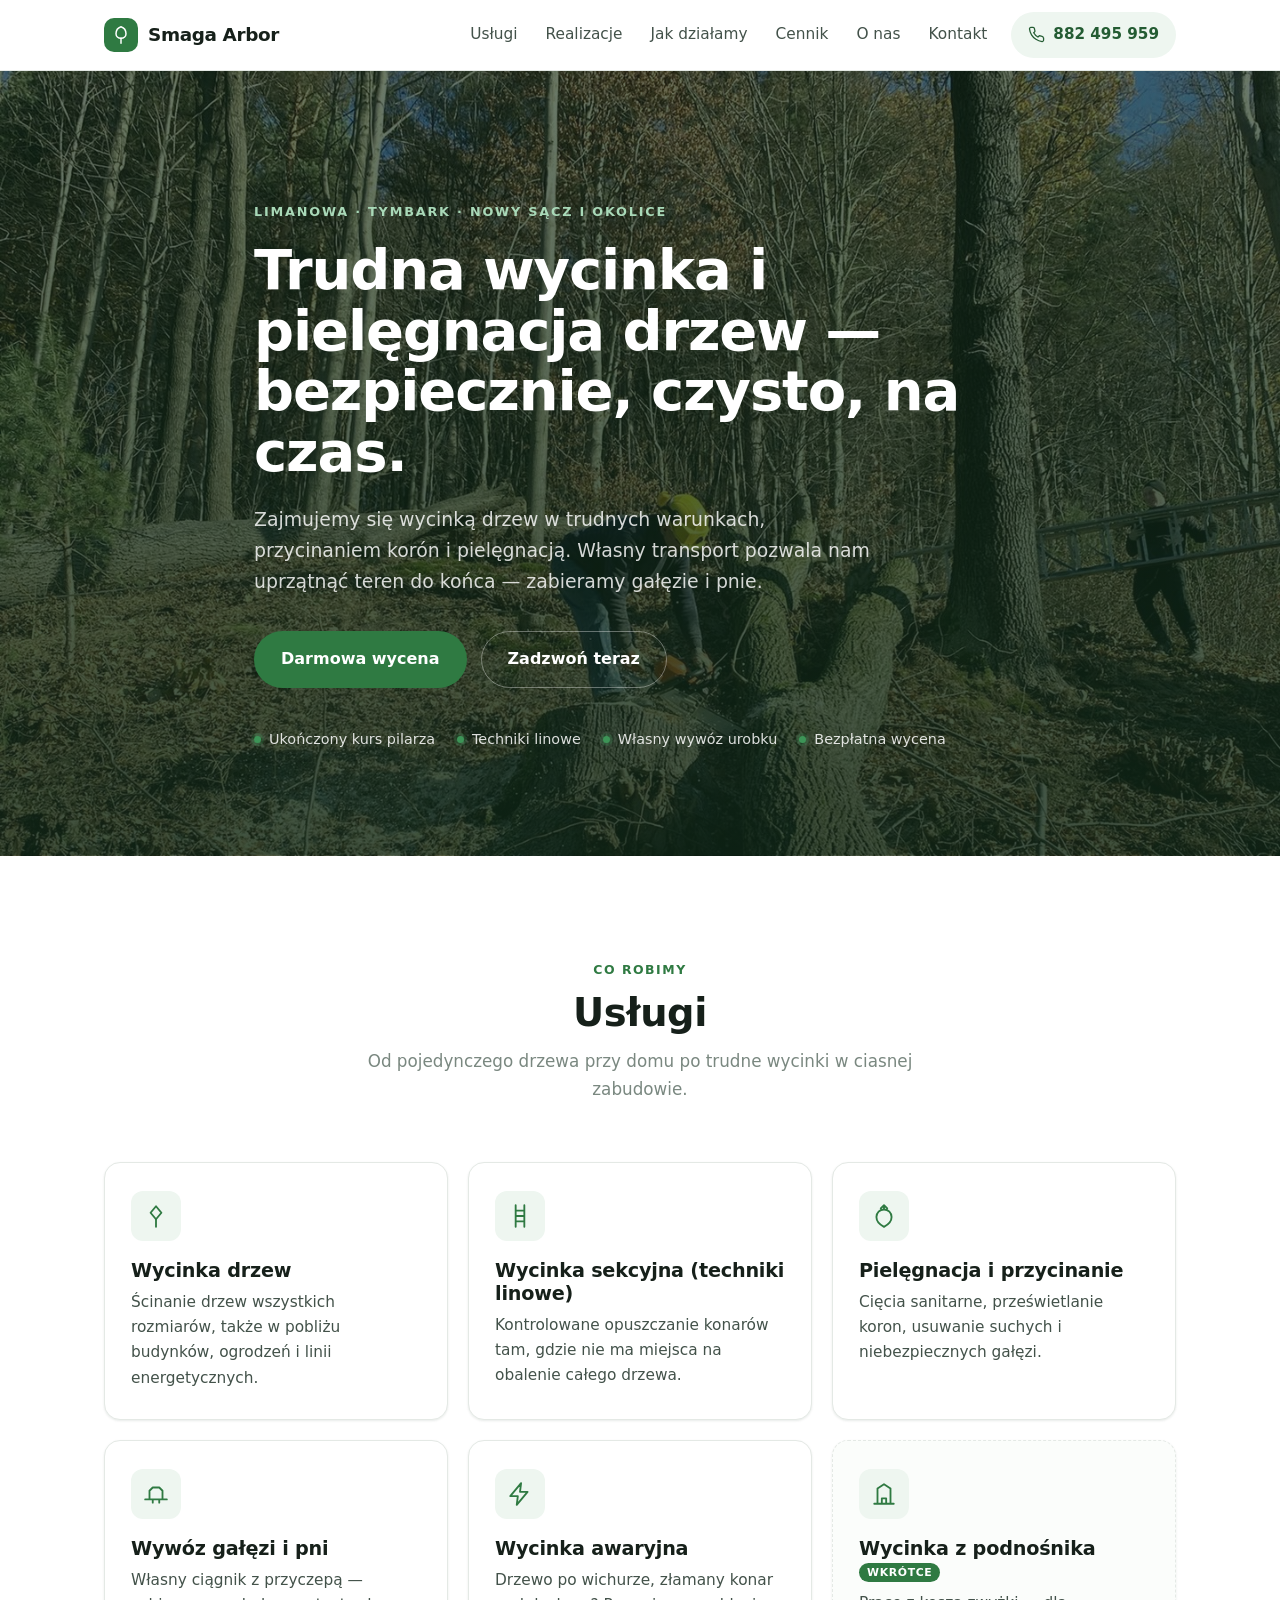
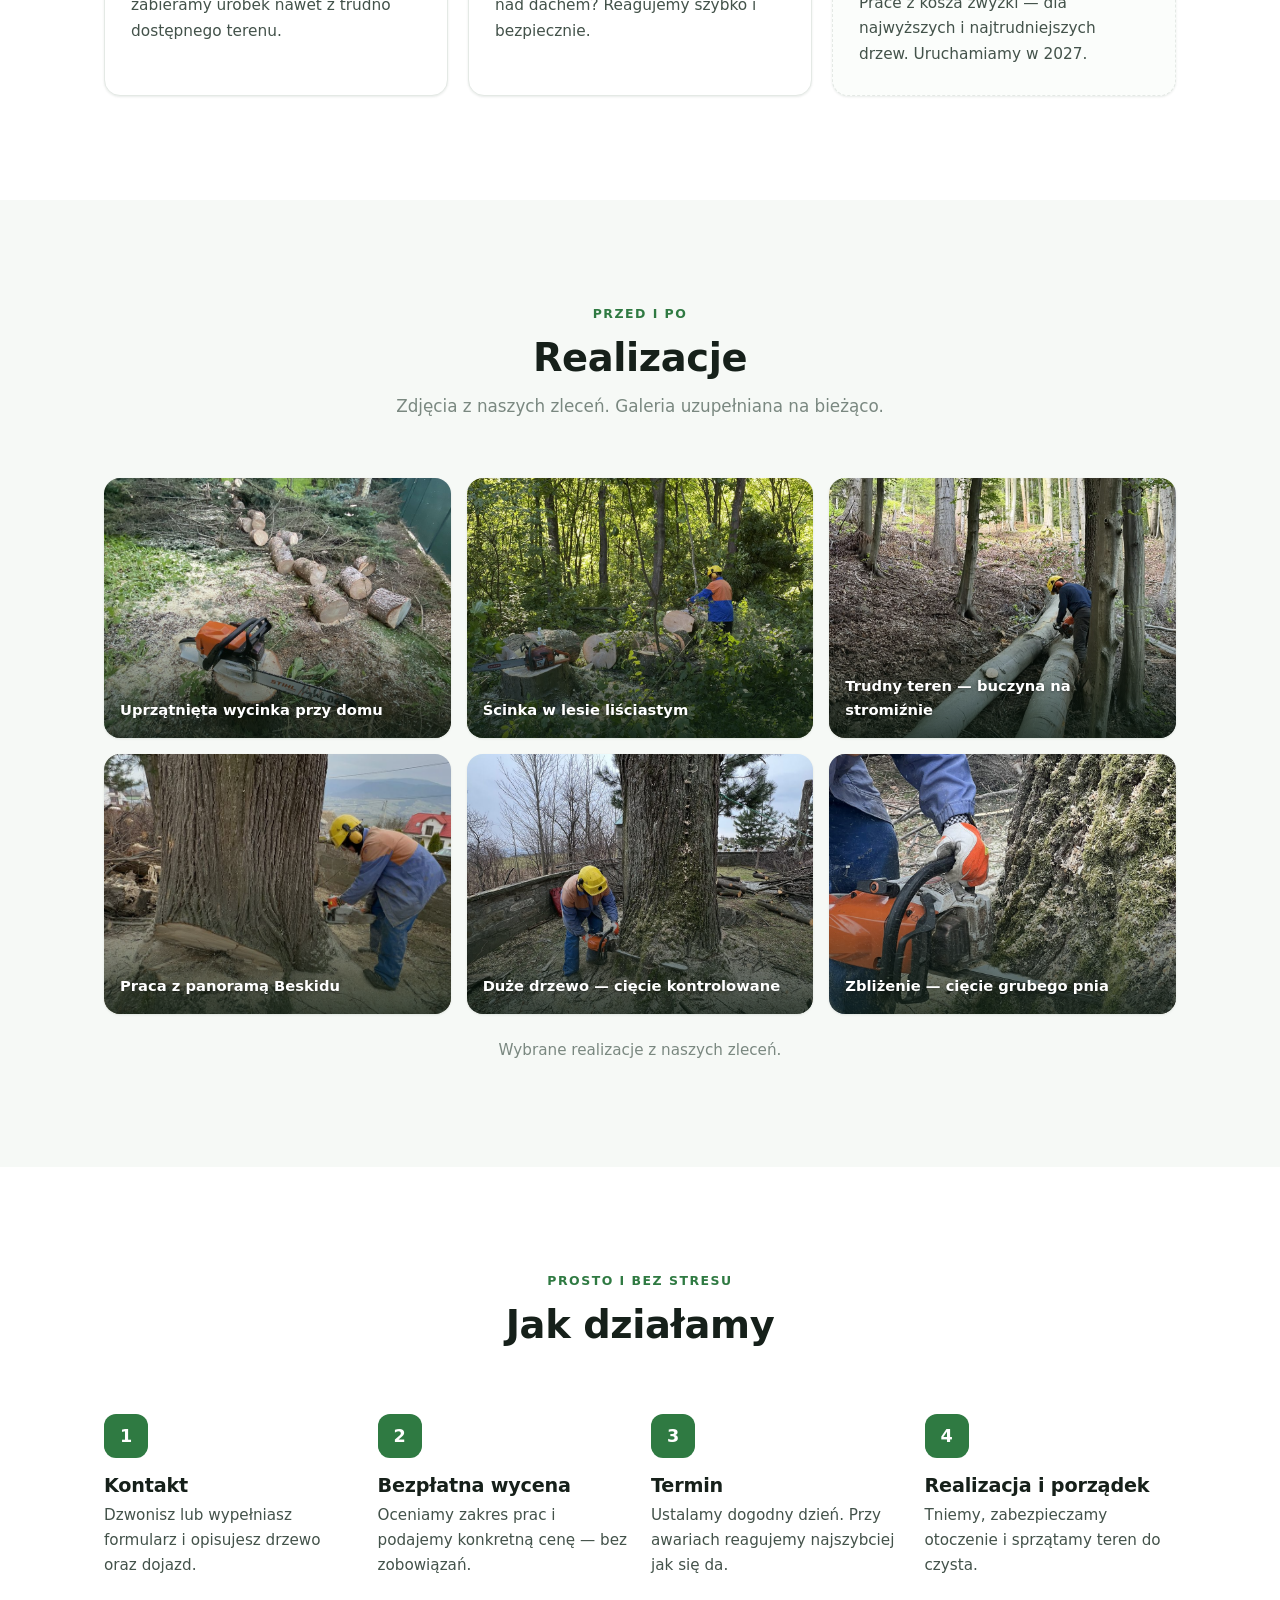
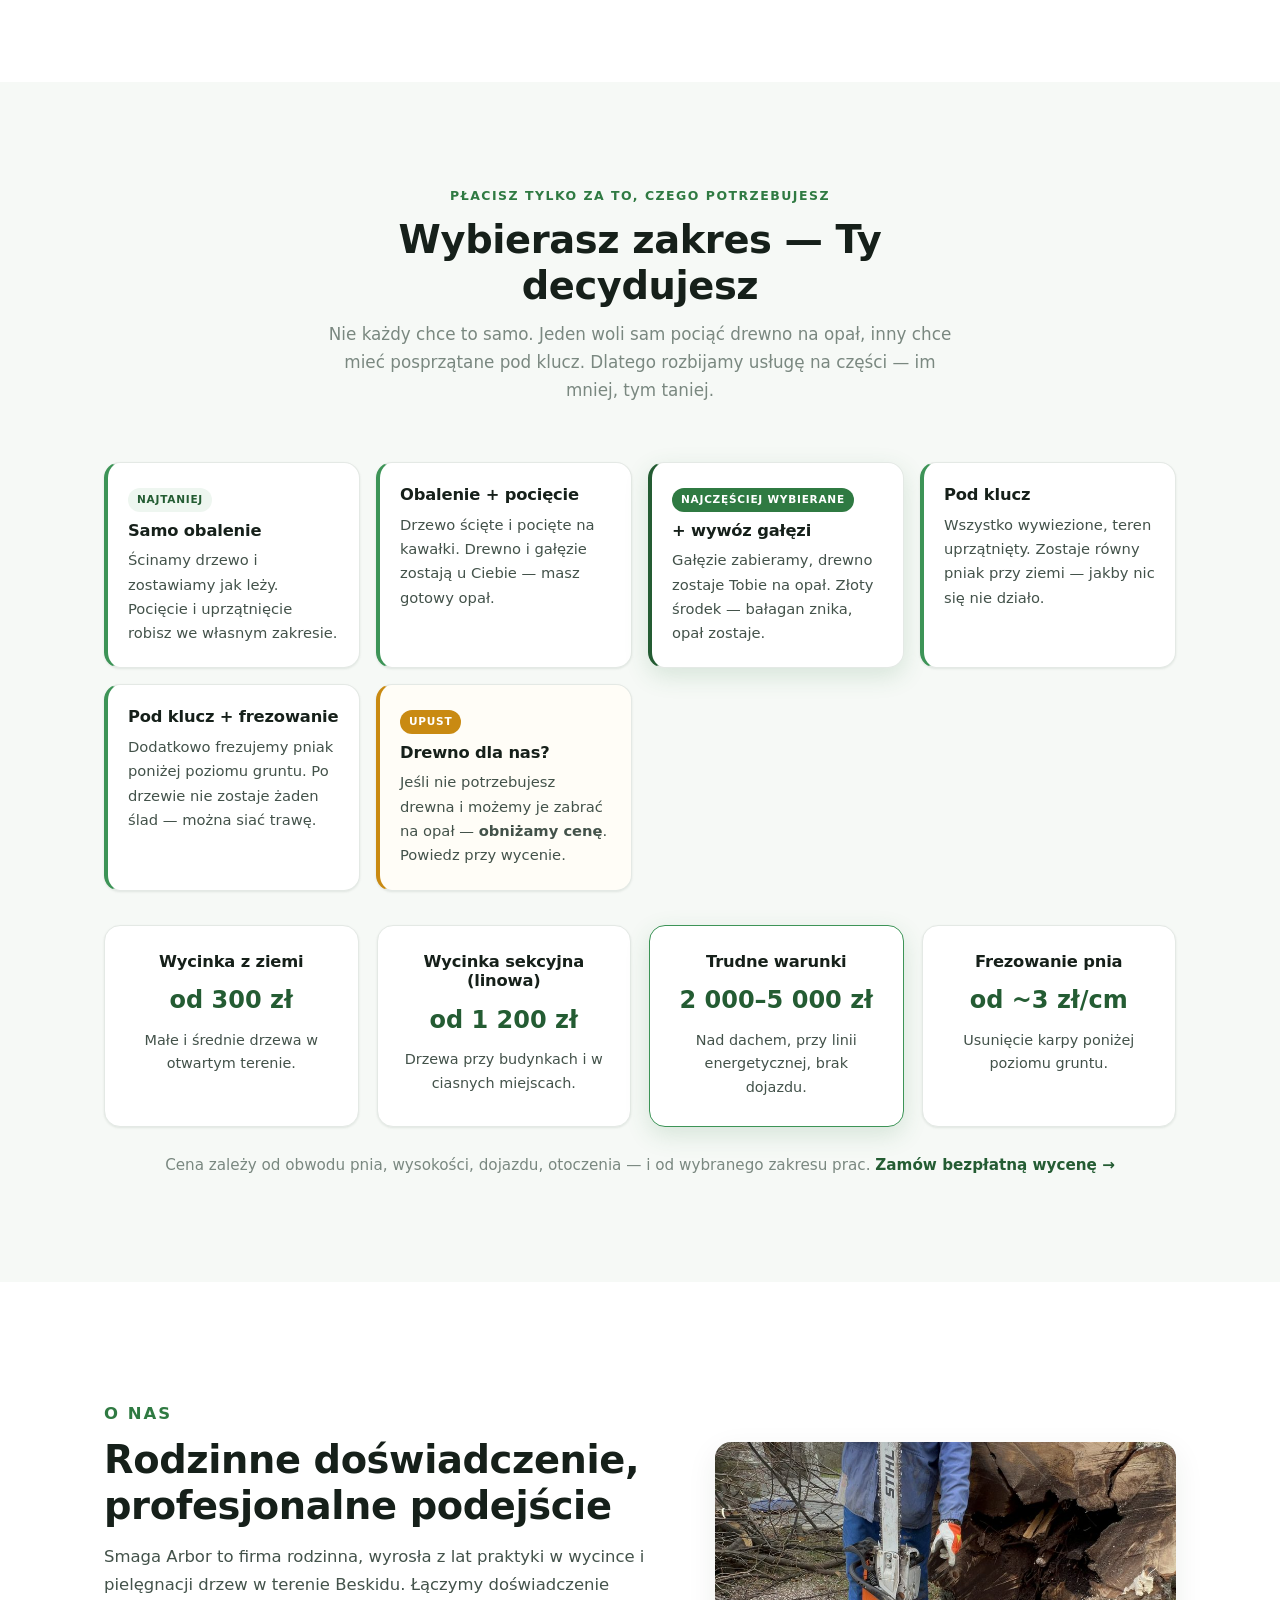
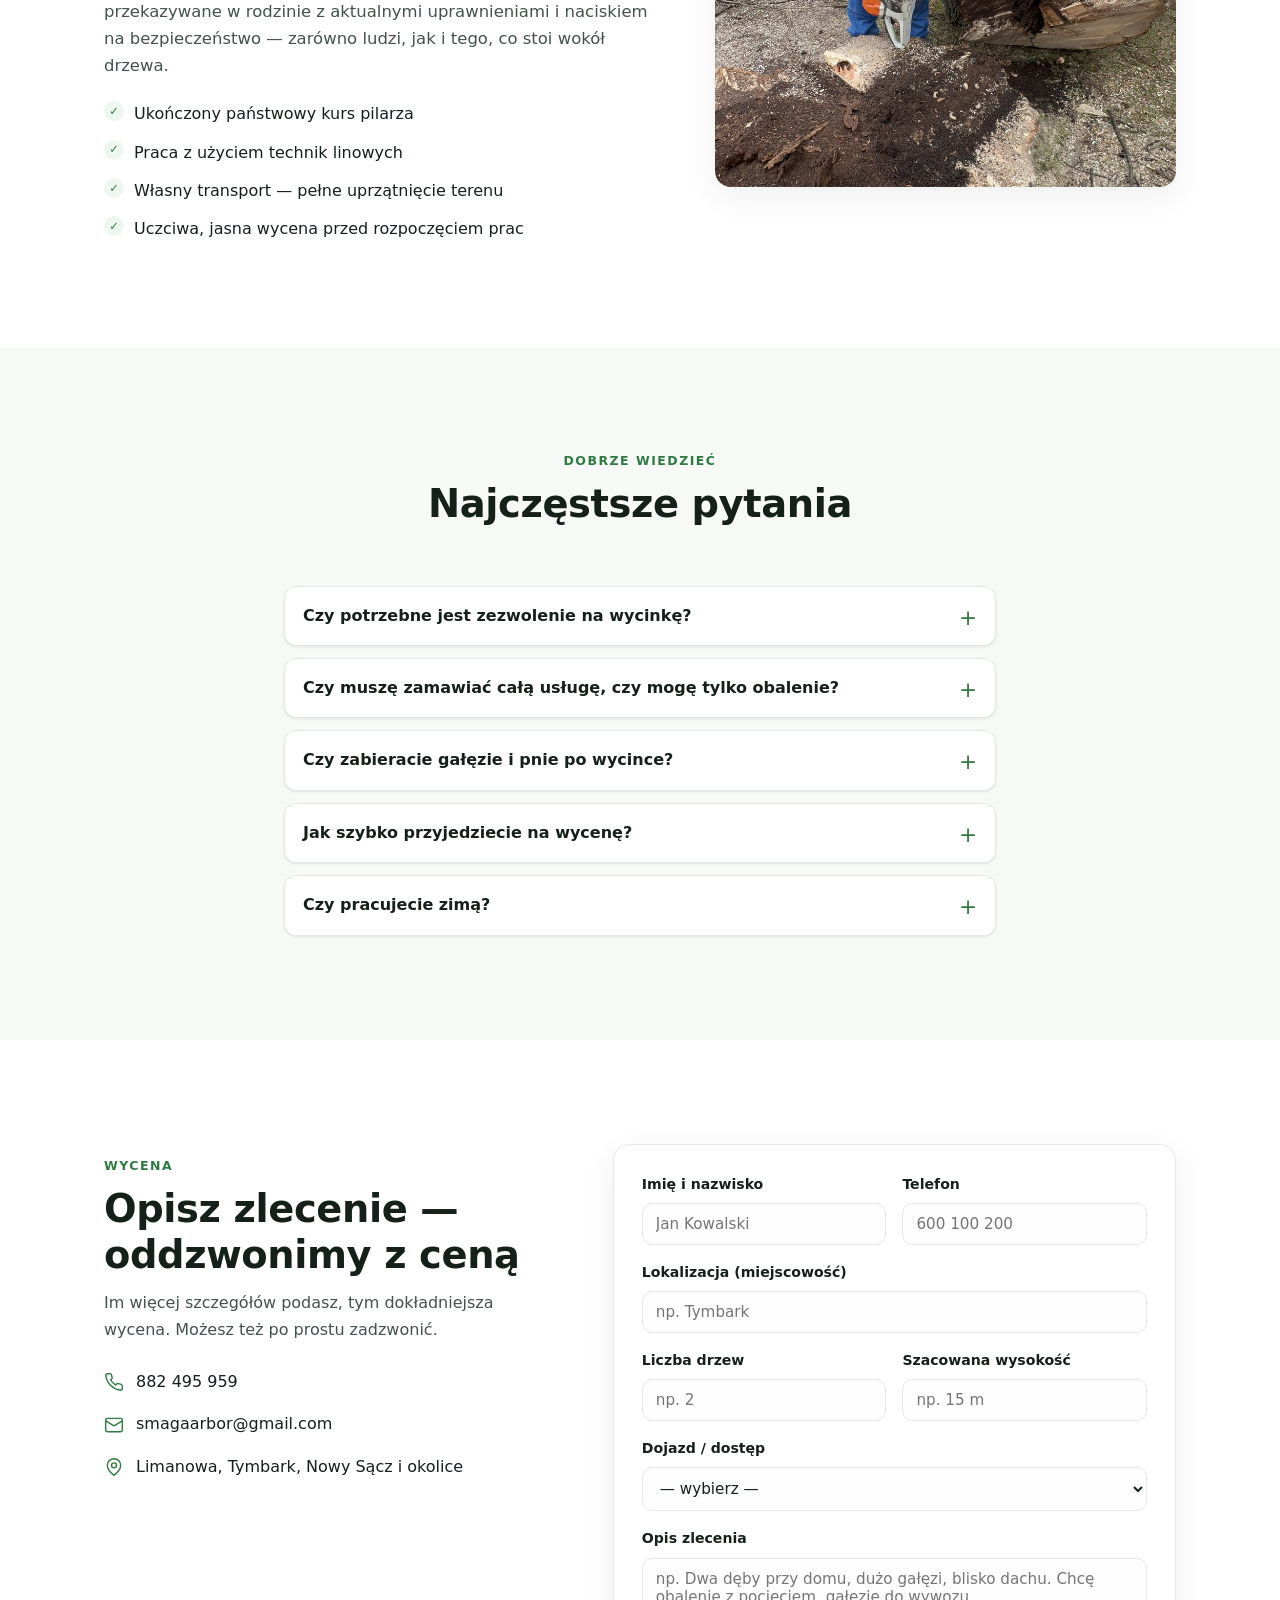
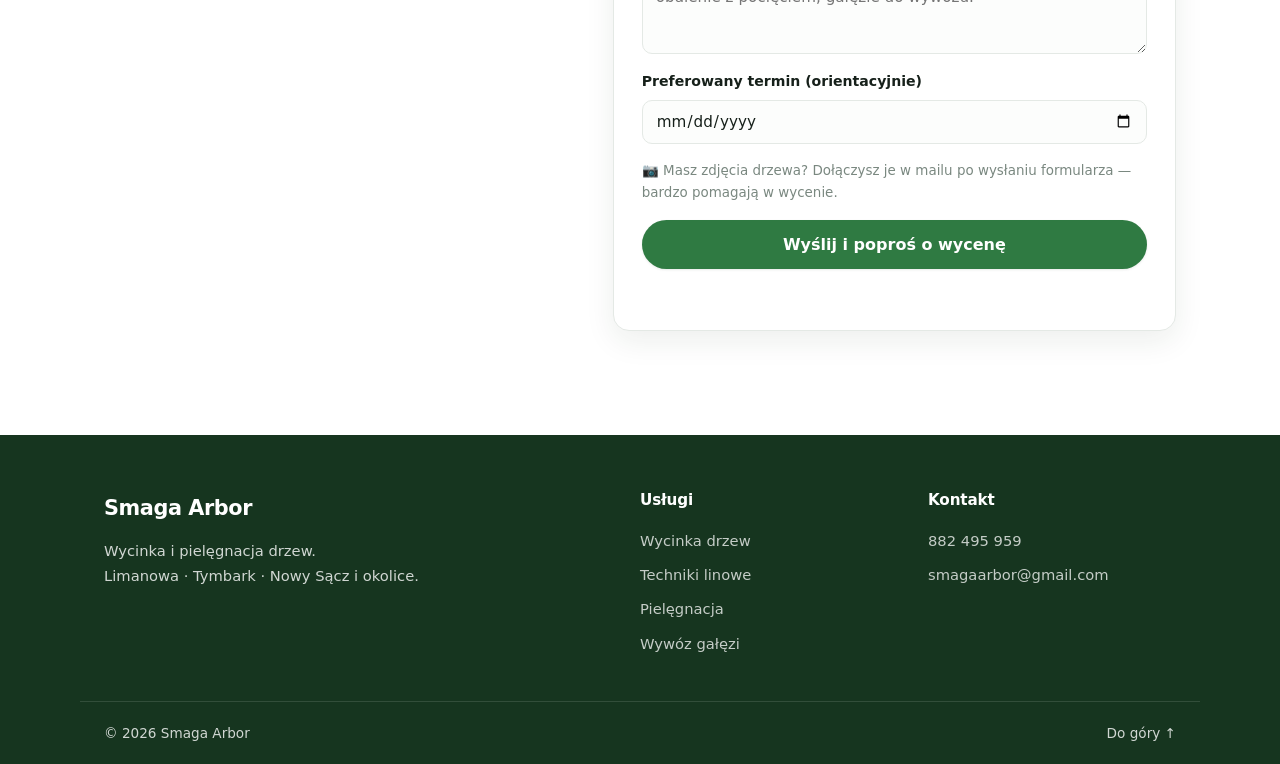
==== index.html @ 9a52cf87 "Strona firmowa Smaga Arbor Co-Authored-By: Claude Opus 4.8 <noreply@anthropic.com>" ====
<!DOCTYPE html>
<html lang="pl">
<head>
  <meta charset="UTF-8" />
  <meta name="viewport" content="width=device-width, initial-scale=1.0" />
  <title>Smaga Arbor — Wycinka i pielęgnacja drzew | Limanowa, Tymbark, Nowy Sącz</title>
  <meta name="description" content="Profesjonalna wycinka i pielęgnacja drzew. Trudne wycinki, techniki linowe, wywóz gałęzi. Bezpłatna wycena. Limanowa, Tymbark, Nowy Sącz i okolice." />

  <!-- ===== Zabezpieczenia ===== -->
  <!-- Content Security Policy: przeglądarka wykona TYLKO nasze własne pliki.
       Blokuje wstrzyknięty kod, obce skrypty, ramki i wysyłkę danych na obce serwery. -->
  <meta http-equiv="Content-Security-Policy"
        content="default-src 'self';
                 script-src 'self';
                 style-src 'self';
                 img-src 'self' data:;
                 font-src 'self';
                 form-action 'self' https://formspree.io;
                 connect-src 'self' https://formspree.io;
                 frame-ancestors 'none';
                 base-uri 'self';
                 object-src 'none';
                 upgrade-insecure-requests" />
  <!-- Nie zdradzaj adresu naszej strony innym serwisom -->
  <meta name="referrer" content="strict-origin-when-cross-origin" />
  <!-- ?v= wymusza pobranie nowej wersji po aktualizacji strony (omija cache przeglądarki) -->
  <link rel="stylesheet" href="css/style.css?v=2" />
</head>
<body>

  <!-- ===== NAWIGACJA ===== -->
  <header class="nav" id="top">
    <div class="container nav__inner">
      <a href="#top" class="brand" aria-label="Strona główna">
        <span class="brand__mark" aria-hidden="true">
          <svg viewBox="0 0 24 24" fill="none" stroke="currentColor" stroke-width="1.8" stroke-linecap="round" stroke-linejoin="round"><path d="M12 22v-6"/><path d="M12 16c-3.5 0-6-2.4-6-5.5C6 6 9 3 12 2c3 1 6 4 6 8.5 0 3.1-2.5 5.5-6 5.5Z"/></svg>
        </span>
        <span class="brand__text">Smaga&nbsp;Arbor</span>
      </a>

      <nav class="nav__links" id="menu">
        <a href="#uslugi">Usługi</a>
        <a href="#realizacje">Realizacje</a>
        <a href="#proces">Jak działamy</a>
        <a href="#cennik">Cennik</a>
        <a href="#o-nas">O nas</a>
        <a href="#kontakt">Kontakt</a>
      </nav>

      <a href="tel:+48882495959" class="btn btn--phone">
        <svg viewBox="0 0 24 24" fill="none" stroke="currentColor" stroke-width="1.8" stroke-linecap="round" stroke-linejoin="round" aria-hidden="true"><path d="M22 16.9v3a2 2 0 0 1-2.2 2 19.8 19.8 0 0 1-8.6-3.1 19.5 19.5 0 0 1-6-6 19.8 19.8 0 0 1-3.1-8.7A2 2 0 0 1 4.1 2h3a2 2 0 0 1 2 1.7c.1.9.3 1.8.6 2.6a2 2 0 0 1-.5 2.1L8 9.6a16 16 0 0 0 6 6l1.2-1.2a2 2 0 0 1 2.1-.5c.8.3 1.7.5 2.6.6a2 2 0 0 1 1.7 2Z"/></svg>
        <span>882&nbsp;495&nbsp;959</span>
      </a>

      <button class="nav__toggle" id="navToggle" aria-label="Menu" aria-expanded="false">
        <span></span><span></span><span></span>
      </button>
    </div>
  </header>

  <!-- ===== HERO ===== -->
  <section class="hero">
    <div class="hero__bg" role="img" aria-label="Zdjęcie w tle — miejsce na Twoją fotografię"></div>
    <div class="container hero__inner">
      <p class="hero__eyebrow">Limanowa · Tymbark · Nowy Sącz i okolice</p>
      <h1 class="hero__title">Trudna wycinka i pielęgnacja drzew — bezpiecznie, czysto, na czas.</h1>
      <p class="hero__lead">
        Zajmujemy się wycinką drzew w trudnych warunkach, przycinaniem korón i pielęgnacją.
        Własny transport pozwala nam uprzątnąć teren do końca — zabieramy gałęzie i pnie.
      </p>
      <div class="hero__cta">
        <a href="#kontakt" class="btn btn--primary btn--lg">Darmowa wycena</a>
        <a href="tel:+48882495959" class="btn btn--ghost btn--lg">Zadzwoń teraz</a>
      </div>
      <ul class="hero__badges">
        <li>Ukończony kurs pilarza</li>
        <li>Techniki linowe</li>
        <li>Własny wywóz urobku</li>
        <li>Bezpłatna wycena</li>
      </ul>
    </div>
  </section>

  <!-- ===== USŁUGI ===== -->
  <section class="section" id="uslugi">
    <div class="container">
      <div class="section__head">
        <p class="eyebrow">Co robimy</p>
        <h2>Usługi</h2>
        <p class="section__sub">Od pojedynczego drzewa przy domu po trudne wycinki w ciasnej zabudowie.</p>
      </div>

      <div class="cards">
        <article class="card">
          <span class="card__icon"><svg viewBox="0 0 24 24" fill="none" stroke="currentColor" stroke-width="1.7" stroke-linecap="round" stroke-linejoin="round"><path d="M12 22v-7"/><path d="M12 15 7 9l5-6 5 6-5 6Z"/></svg></span>
          <h3>Wycinka drzew</h3>
          <p>Ścinanie drzew wszystkich rozmiarów, także w pobliżu budynków, ogrodzeń i linii energetycznych.</p>
        </article>

        <article class="card">
          <span class="card__icon"><svg viewBox="0 0 24 24" fill="none" stroke="currentColor" stroke-width="1.7" stroke-linecap="round" stroke-linejoin="round"><path d="M8 2v20M16 2v20M8 7h8M8 12h8M8 17h8"/></svg></span>
          <h3>Wycinka sekcyjna (techniki linowe)</h3>
          <p>Kontrolowane opuszczanie konarów tam, gdzie nie ma miejsca na obalenie całego drzewa.</p>
        </article>

        <article class="card">
          <span class="card__icon"><svg viewBox="0 0 24 24" fill="none" stroke="currentColor" stroke-width="1.7" stroke-linecap="round" stroke-linejoin="round"><path d="M12 2v4M12 2 9 5M12 2l3 3M5 13c0-3.9 3.1-7 7-7s7 3.1 7 7c0 4-3 7-7 9-4-2-7-5-7-9Z"/></svg></span>
          <h3>Pielęgnacja i przycinanie</h3>
          <p>Cięcia sanitarne, prześwietlanie koron, usuwanie suchych i niebezpiecznych gałęzi.</p>
        </article>

        <article class="card">
          <span class="card__icon"><svg viewBox="0 0 24 24" fill="none" stroke="currentColor" stroke-width="1.7" stroke-linecap="round" stroke-linejoin="round"><path d="M2 17h20M6 17V9l3-3h6l3 3v8M9 17v3M15 17v3"/></svg></span>
          <h3>Wywóz gałęzi i pni</h3>
          <p>Własny ciągnik z przyczepą — zabieramy urobek nawet z trudno dostępnego terenu.</p>
        </article>

        <article class="card">
          <span class="card__icon"><svg viewBox="0 0 24 24" fill="none" stroke="currentColor" stroke-width="1.7" stroke-linecap="round" stroke-linejoin="round"><path d="M13 2 3 14h7l-1 8 10-12h-7l1-8Z"/></svg></span>
          <h3>Wycinka awaryjna</h3>
          <p>Drzewo po wichurze, złamany konar nad dachem? Reagujemy szybko i bezpiecznie.</p>
        </article>

        <article class="card card--soon">
          <span class="card__icon"><svg viewBox="0 0 24 24" fill="none" stroke="currentColor" stroke-width="1.7" stroke-linecap="round" stroke-linejoin="round"><path d="M3 21h18M6 21V7l6-4 6 4v14M10 21v-5h4v5"/></svg></span>
          <h3>Wycinka z podnośnika <span class="tag">wkrótce</span></h3>
          <p>Prace z kosza zwyżki — dla najwyższych i najtrudniejszych drzew. Uruchamiamy w 2027.</p>
        </article>
      </div>
    </div>
  </section>

  <!-- ===== REALIZACJE / GALERIA ===== -->
  <section class="section section--alt" id="realizacje">
    <div class="container">
      <div class="section__head">
        <p class="eyebrow">Przed i po</p>
        <h2>Realizacje</h2>
        <p class="section__sub">Zdjęcia z naszych zleceń. Galeria uzupełniana na bieżąco.</p>
      </div>

      <div class="shots">
        <figure class="shot shot--1"><figcaption>Uprzątnięta wycinka przy domu</figcaption></figure>
        <figure class="shot shot--2"><figcaption>Ścinka w lesie liściastym</figcaption></figure>
        <figure class="shot shot--3"><figcaption>Trudny teren — buczyna na stromiźnie</figcaption></figure>
        <figure class="shot shot--4"><figcaption>Praca z panoramą Beskidu</figcaption></figure>
        <figure class="shot shot--5"><figcaption>Duże drzewo — cięcie kontrolowane</figcaption></figure>
        <figure class="shot shot--6"><figcaption>Zbliżenie — cięcie grubego pnia</figcaption></figure>
      </div>
      <p class="gallery__note">Wybrane realizacje z naszych zleceń.</p>
    </div>
  </section>

  <!-- ===== PROCES ===== -->
  <section class="section" id="proces">
    <div class="container">
      <div class="section__head">
        <p class="eyebrow">Prosto i bez stresu</p>
        <h2>Jak działamy</h2>
      </div>
      <ol class="steps">
        <li class="step"><span class="step__num">1</span><h3>Kontakt</h3><p>Dzwonisz lub wypełniasz formularz i opisujesz drzewo oraz dojazd.</p></li>
        <li class="step"><span class="step__num">2</span><h3>Bezpłatna wycena</h3><p>Oceniamy zakres prac i podajemy konkretną cenę — bez zobowiązań.</p></li>
        <li class="step"><span class="step__num">3</span><h3>Termin</h3><p>Ustalamy dogodny dzień. Przy awariach reagujemy najszybciej jak się da.</p></li>
        <li class="step"><span class="step__num">4</span><h3>Realizacja i porządek</h3><p>Tniemy, zabezpieczamy otoczenie i sprzątamy teren do czysta.</p></li>
      </ol>
    </div>
  </section>

  <!-- ===== CENNIK ===== -->
  <section class="section section--alt" id="cennik">
    <div class="container">
      <div class="section__head">
        <p class="eyebrow">Płacisz tylko za to, czego potrzebujesz</p>
        <h2>Wybierasz zakres — Ty decydujesz</h2>
        <p class="section__sub">Nie każdy chce to samo. Jeden woli sam pociąć drewno na opał, inny chce mieć posprzątane pod klucz. Dlatego rozbijamy usługę na części — im mniej, tym taniej.</p>
      </div>

      <div class="scope-grid">
        <div class="scope-card">
          <span class="scope-card__tag">Najtaniej</span>
          <h3>Samo obalenie</h3>
          <p>Ścinamy drzewo i zostawiamy jak leży. Pocięcie i uprzątnięcie robisz we własnym zakresie.</p>
        </div>
        <div class="scope-card">
          <h3>Obalenie + pocięcie</h3>
          <p>Drzewo ścięte i pocięte na kawałki. Drewno i gałęzie zostają u Ciebie — masz gotowy opał.</p>
        </div>
        <div class="scope-card scope-card--hot">
          <span class="scope-card__tag">Najczęściej wybierane</span>
          <h3>+ wywóz gałęzi</h3>
          <p>Gałęzie zabieramy, drewno zostaje Tobie na opał. Złoty środek — bałagan znika, opał zostaje.</p>
        </div>
        <div class="scope-card">
          <h3>Pod klucz</h3>
          <p>Wszystko wywiezione, teren uprzątnięty. Zostaje równy pniak przy ziemi — jakby nic się nie działo.</p>
        </div>
        <div class="scope-card">
          <h3>Pod klucz + frezowanie</h3>
          <p>Dodatkowo frezujemy pniak poniżej poziomu gruntu. Po drzewie nie zostaje żaden ślad — można siać trawę.</p>
        </div>
        <div class="scope-card scope-card--bonus">
          <span class="scope-card__tag">Upust</span>
          <h3>Drewno dla nas?</h3>
          <p>Jeśli nie potrzebujesz drewna i możemy je zabrać na opał — <b>obniżamy cenę</b>. Powiedz przy wycenie.</p>
        </div>
      </div>

      <div class="pricing">
        <div class="price-card"><h3>Wycinka z ziemi</h3><p class="price-card__from">od <b>300 zł</b></p><p>Małe i średnie drzewa w otwartym terenie.</p></div>
        <div class="price-card"><h3>Wycinka sekcyjna (linowa)</h3><p class="price-card__from">od <b>1 200 zł</b></p><p>Drzewa przy budynkach i w ciasnych miejscach.</p></div>
        <div class="price-card price-card--hot"><h3>Trudne warunki</h3><p class="price-card__from">2 000–5 000 zł</p><p>Nad dachem, przy linii energetycznej, brak dojazdu.</p></div>
        <div class="price-card"><h3>Frezowanie pnia</h3><p class="price-card__from">od <b>~3 zł/cm</b></p><p>Usunięcie karpy poniżej poziomu gruntu.</p></div>
      </div>
      <p class="pricing__note">Cena zależy od obwodu pnia, wysokości, dojazdu, otoczenia — i od wybranego zakresu prac. <a href="#kontakt">Zamów bezpłatną wycenę →</a></p>
    </div>
  </section>

  <!-- ===== O NAS ===== -->
  <section class="section" id="o-nas">
    <div class="container about">
      <div class="about__text">
        <p class="eyebrow">O nas</p>
        <h2>Rodzinne doświadczenie, profesjonalne podejście</h2>
        <p>
          Smaga Arbor to firma rodzinna, wyrosła z lat praktyki w wycince i pielęgnacji drzew w terenie Beskidu.
          Łączymy doświadczenie przekazywane w rodzinie z aktualnymi uprawnieniami i naciskiem na bezpieczeństwo —
          zarówno ludzi, jak i tego, co stoi wokół drzewa.
        </p>
        <ul class="checklist">
          <li>Ukończony państwowy kurs pilarza</li>
          <li>Praca z użyciem technik linowych</li>
          <li>Własny transport — pełne uprzątnięcie terenu</li>
          <li>Uczciwa, jasna wycena przed rozpoczęciem prac</li>
        </ul>
      </div>
      <div class="about__media" role="img" aria-label="Przy pracy — wycinka drzew"></div>
    </div>
  </section>

  <!-- ===== FAQ ===== -->
  <section class="section section--alt" id="faq">
    <div class="container container--narrow">
      <div class="section__head">
        <p class="eyebrow">Dobrze wiedzieć</p>
        <h2>Najczęstsze pytania</h2>
      </div>
      <div class="faq">
        <details><summary>Czy potrzebne jest zezwolenie na wycinkę?</summary><p>To zależy od gatunku, obwodu pnia i tego, czy drzewo rośnie na działce prywatnej. W wielu przypadkach wystarczy zgłoszenie do gminy, w innych potrzebne jest zezwolenie. Doradzimy i pomożemy przejść przez formalności.</p></details>
        <details><summary>Czy muszę zamawiać całą usługę, czy mogę tylko obalenie?</summary><p>Możesz zamówić dokładnie tyle, ile potrzebujesz. Najczęściej: samo obalenie (resztę robisz sam — najtaniej), obalenie z pocięciem, albo pełny zakres z wywozem i uprzątnięciem. Każdy element osobno wpływa na cenę, więc nie płacisz za nic, czego nie chcesz.</p></details>
        <details><summary>Czy zabieracie gałęzie i pnie po wycince?</summary><p>Tylko jeśli tego chcesz. Mamy własny ciągnik z przyczepą, więc możemy wywieźć wszystko — także z trudno dostępnego terenu. Ale jeśli chcesz zatrzymać drewno na opał, zostawiamy je pocięte na miejscu. A jeśli drewna nie potrzebujesz i możemy je zabrać — obniżamy cenę.</p></details>
        <details><summary>Jak szybko przyjedziecie na wycenę?</summary><p>Zwykle umawiamy oględziny w ciągu kilku dni. Sytuacje awaryjne (drzewo po wichurze, konar nad dachem) traktujemy priorytetowo.</p></details>
        <details><summary>Czy pracujecie zimą?</summary><p>Tak. Bezlistny okres to często najlepszy i tańszy czas na wycinkę — łatwiej ocenić koronę i mniej szkód w otoczeniu.</p></details>
      </div>
    </div>
  </section>

  <!-- ===== KONTAKT / WYCENA ===== -->
  <section class="section" id="kontakt">
    <div class="container contact">
      <div class="contact__intro">
        <p class="eyebrow">Wycena</p>
        <h2>Opisz zlecenie — oddzwonimy z ceną</h2>
        <p>Im więcej szczegółów podasz, tym dokładniejsza wycena. Możesz też po prostu zadzwonić.</p>

        <ul class="contact__list">
          <li>
            <svg viewBox="0 0 24 24" fill="none" stroke="currentColor" stroke-width="1.7" stroke-linecap="round" stroke-linejoin="round" aria-hidden="true"><path d="M22 16.9v3a2 2 0 0 1-2.2 2 19.8 19.8 0 0 1-8.6-3.1 19.5 19.5 0 0 1-6-6 19.8 19.8 0 0 1-3.1-8.7A2 2 0 0 1 4.1 2h3a2 2 0 0 1 2 1.7c.1.9.3 1.8.6 2.6a2 2 0 0 1-.5 2.1L8 9.6a16 16 0 0 0 6 6l1.2-1.2a2 2 0 0 1 2.1-.5c.8.3 1.7.5 2.6.6a2 2 0 0 1 1.7 2Z"/></svg>
            <a href="tel:+48882495959">882 495 959</a>
          </li>
          <li>
            <svg viewBox="0 0 24 24" fill="none" stroke="currentColor" stroke-width="1.7" stroke-linecap="round" stroke-linejoin="round" aria-hidden="true"><rect x="2" y="4" width="20" height="16" rx="2"/><path d="m22 7-10 6L2 7"/></svg>
            <a href="mailto:smagaarbor@gmail.com">smagaarbor@gmail.com</a>
          </li>
          <li>
            <svg viewBox="0 0 24 24" fill="none" stroke="currentColor" stroke-width="1.7" stroke-linecap="round" stroke-linejoin="round" aria-hidden="true"><path d="M20 10c0 6-8 12-8 12s-8-6-8-12a8 8 0 0 1 16 0Z"/><circle cx="12" cy="10" r="3"/></svg>
            <span>Limanowa, Tymbark, Nowy Sącz i okolice</span>
          </li>
        </ul>
      </div>

      <form class="form" id="quoteForm" action="https://formspree.io/f/TWOJ_ID" method="POST" novalidate autocomplete="on">
        <!-- Pułapka na boty: niewidoczna dla ludzi, wypełniana przez automaty.
             Jeśli coś tu wpisze — zgłoszenie jest cicho odrzucane. -->
        <div class="hp" aria-hidden="true">
          <label>Nie wypełniaj tego pola
            <input type="text" name="firma_www" tabindex="-1" autocomplete="off" />
          </label>
        </div>

        <div class="form__row">
          <label>Imię i nazwisko
            <input type="text" name="imie" required maxlength="80" autocomplete="name" placeholder="Jan Kowalski" />
          </label>
          <label>Telefon
            <input type="tel" name="telefon" required maxlength="24" inputmode="tel"
                   pattern="[0-9+\-()\s]{9,24}" autocomplete="tel" placeholder="600 100 200" />
          </label>
        </div>
        <label>Lokalizacja (miejscowość)
          <input type="text" name="lokalizacja" required maxlength="80" autocomplete="address-level2" placeholder="np. Tymbark" />
        </label>
        <div class="form__row">
          <label>Liczba drzew
            <input type="text" name="liczba" maxlength="10" inputmode="numeric" placeholder="np. 2" />
          </label>
          <label>Szacowana wysokość
            <input type="text" name="wysokosc" maxlength="20" placeholder="np. 15 m" />
          </label>
        </div>
        <label>Dojazd / dostęp
          <select name="dostep">
            <option value="">— wybierz —</option>
            <option>Łatwy — auto podjedzie pod drzewo</option>
            <option>Utrudniony — wąski wjazd / ogród</option>
            <option>Trudny — brak dojazdu, teren stromy</option>
          </select>
        </label>
        <label>Opis zlecenia
          <textarea name="opis" rows="4" maxlength="2000" placeholder="np. Dwa dęby przy domu, dużo gałęzi, blisko dachu. Chcę obalenie z pocięciem, gałęzie do wywozu."></textarea>
        </label>
        <label>Preferowany termin (orientacyjnie)
          <input type="date" name="termin" />
        </label>
        <p class="form__hint">📷 Masz zdjęcia drzewa? Dołączysz je w mailu po wysłaniu formularza — bardzo pomagają w wycenie.</p>
        <button type="submit" class="btn btn--primary btn--lg btn--block">Wyślij i poproś o wycenę</button>
        <p class="form__status" id="formStatus" role="status"></p>
      </form>
    </div>
  </section>

  <!-- ===== STOPKA ===== -->
  <footer class="footer">
    <div class="container footer__inner">
      <div class="footer__brand">
        <span class="brand__text">Smaga&nbsp;Arbor</span>
        <p>Wycinka i pielęgnacja drzew.<br />Limanowa · Tymbark · Nowy Sącz i okolice.</p>
      </div>
      <div class="footer__col">
        <h4>Usługi</h4>
        <a href="#uslugi">Wycinka drzew</a>
        <a href="#uslugi">Techniki linowe</a>
        <a href="#uslugi">Pielęgnacja</a>
        <a href="#uslugi">Wywóz gałęzi</a>
      </div>
      <div class="footer__col">
        <h4>Kontakt</h4>
        <a href="tel:+48882495959">882 495 959</a>
        <a href="mailto:smagaarbor@gmail.com">smagaarbor@gmail.com</a>
      </div>
    </div>
    <div class="container footer__bar">
      <span>© <span id="year"></span> Smaga Arbor</span>
      <a href="#top">Do góry ↑</a>
    </div>
  </footer>

  <script src="js/main.js?v=2"></script>
</body>
</html>
---- css/style.css ----
/* ============================================================
   Arbor Beskid — arkusz stylów
   Motyw: czysty / profesjonalny, akcent leśnej zieleni
   ============================================================ */

:root {
  --green-900: #16351f;
  --green-700: #245c33;
  --green-600: #2f7a42;
  --green-500: #3d9457;
  --green-50:  #eef6f0;
  --ink:       #16201a;
  --body:      #43524a;
  --muted:     #7a8880;
  --line:      #e4e9e5;
  --bg:        #ffffff;
  --bg-alt:    #f6f9f6;
  --white:     #ffffff;
  --radius:    16px;
  --radius-sm: 10px;
  --shadow-sm: 0 1px 3px rgba(22,53,31,.06), 0 1px 2px rgba(22,53,31,.04);
  --shadow-md: 0 10px 30px rgba(22,53,31,.08);
  --maxw:      1120px;
  --font:      "Segoe UI", system-ui, -apple-system, Roboto, Helvetica, Arial, sans-serif;
}

* { box-sizing: border-box; margin: 0; padding: 0; }

html { scroll-behavior: smooth; }

body {
  font-family: var(--font);
  color: var(--body);
  background: var(--bg);
  line-height: 1.65;
  -webkit-font-smoothing: antialiased;
}

img { max-width: 100%; display: block; }

.container { width: 100%; max-width: var(--maxw); margin: 0 auto; padding: 0 24px; }

h1, h2, h3, h4 { color: var(--ink); line-height: 1.2; font-weight: 700; letter-spacing: -.01em; }
h2 { font-size: clamp(1.7rem, 3.5vw, 2.4rem); }
h3 { font-size: 1.2rem; }
a { color: inherit; text-decoration: none; }

.eyebrow {
  text-transform: uppercase;
  letter-spacing: .12em;
  font-size: .78rem;
  font-weight: 700;
  color: var(--green-600);
  margin-bottom: 10px;
}

/* ===== Przyciski ===== */
.btn {
  display: inline-flex; align-items: center; justify-content: center; gap: 8px;
  font-family: inherit; font-size: .95rem; font-weight: 600;
  padding: 11px 20px; border-radius: 999px; border: 1.5px solid transparent;
  cursor: pointer; transition: transform .12s ease, background .2s ease, box-shadow .2s ease, border-color .2s ease;
  white-space: nowrap;
}
.btn:active { transform: translateY(1px); }
.btn--lg { padding: 14px 26px; font-size: 1rem; }
.btn--block { width: 100%; }
.btn--primary { background: var(--green-600); color: #fff; box-shadow: var(--shadow-sm); }
.btn--primary:hover { background: var(--green-700); box-shadow: var(--shadow-md); }
.btn--ghost { background: transparent; color: var(--ink); border-color: var(--line); }
.btn--ghost:hover { border-color: var(--green-500); color: var(--green-700); }
.btn--phone { background: var(--green-50); color: var(--green-700); padding: 9px 16px; font-weight: 700; }
.btn--phone:hover { background: #e2efe6; }
.btn--phone svg { width: 17px; height: 17px; }

/* ===== Nawigacja ===== */
.nav {
  position: sticky; top: 0; z-index: 50;
  background: rgba(255,255,255,.9);
  backdrop-filter: saturate(180%) blur(12px);
  border-bottom: 1px solid var(--line);
}
.nav__inner { display: flex; align-items: center; gap: 24px; height: 70px; }
.brand { display: flex; align-items: center; gap: 10px; font-weight: 800; color: var(--ink); }
.brand__mark {
  display: grid; place-items: center; width: 34px; height: 34px;
  background: var(--green-600); color: #fff; border-radius: 10px;
}
.brand__mark svg { width: 20px; height: 20px; }
.brand__text { font-size: 1.15rem; letter-spacing: -.02em; }
.nav__links { display: flex; gap: 28px; margin-left: auto; }
.nav__links a { font-weight: 500; color: var(--body); font-size: .96rem; transition: color .2s; }
.nav__links a:hover { color: var(--green-700); }
.nav__toggle { display: none; flex-direction: column; gap: 5px; background: none; border: 0; cursor: pointer; padding: 8px; }
.nav__toggle span { width: 24px; height: 2px; background: var(--ink); border-radius: 2px; transition: .25s; }

/* ===== Hero ===== */
.hero { position: relative; overflow: hidden; background: var(--green-900); }
.hero__bg {
  position: absolute; inset: 0;
  background-color: #16351f;
  background-image:
    linear-gradient(180deg, rgba(16,40,24,.62), rgba(16,40,24,.80)),
    url('../images/hero.jpg');
  background-size: cover;
  background-position: center 30%;
  background-repeat: no-repeat;
}
.hero__inner { position: relative; padding: clamp(64px, 11vw, 130px) 24px clamp(56px, 9vw, 104px); max-width: 820px; }
.hero__eyebrow { color: #a9d9b8; text-transform: uppercase; letter-spacing: .14em; font-size: .8rem; font-weight: 700; margin-bottom: 18px; }
.hero__title { color: #fff; font-size: clamp(2.1rem, 5.4vw, 3.5rem); line-height: 1.08; letter-spacing: -.02em; }
.hero__lead { color: rgba(255,255,255,.82); font-size: clamp(1.02rem, 1.6vw, 1.18rem); margin-top: 22px; max-width: 620px; }
.hero__cta { display: flex; flex-wrap: wrap; gap: 14px; margin-top: 34px; }
.hero__cta .btn--ghost { color: #fff; border-color: rgba(255,255,255,.35); }
.hero__cta .btn--ghost:hover { border-color: #fff; color: #fff; background: rgba(255,255,255,.08); }
.hero__badges { list-style: none; display: flex; flex-wrap: wrap; gap: 10px 22px; margin-top: 40px; }
.hero__badges li { color: rgba(255,255,255,.85); font-size: .9rem; font-weight: 500; display: flex; align-items: center; gap: 8px; }
.hero__badges li::before { content: ""; width: 7px; height: 7px; border-radius: 50%; background: var(--green-500); box-shadow: 0 0 0 3px rgba(61,148,87,.25); }

/* ===== Sekcje ogólne ===== */
.section { padding: clamp(64px, 9vw, 104px) 0; }
.section--alt { background: var(--bg-alt); }
.section__head { max-width: 640px; margin: 0 auto clamp(40px, 5vw, 58px); text-align: center; }
.section__sub { color: var(--muted); margin-top: 12px; font-size: 1.05rem; }

/* ===== Karty usług ===== */
.cards { display: grid; grid-template-columns: repeat(auto-fill, minmax(280px, 1fr)); gap: 20px; }
.card {
  background: var(--white); border: 1px solid var(--line); border-radius: var(--radius);
  padding: 28px 26px; box-shadow: var(--shadow-sm);
  transition: transform .18s ease, box-shadow .18s ease, border-color .18s ease;
}
.card:hover { transform: translateY(-4px); box-shadow: var(--shadow-md); border-color: #d3e2d7; }
.card__icon {
  display: grid; place-items: center; width: 50px; height: 50px; border-radius: 12px;
  background: var(--green-50); color: var(--green-600); margin-bottom: 18px;
}
.card__icon svg { width: 26px; height: 26px; }
.card h3 { margin-bottom: 8px; }
.card p { color: var(--body); font-size: .96rem; }
.card--soon { border-style: dashed; background: #fbfdfb; }
.tag {
  font-size: .68rem; text-transform: uppercase; letter-spacing: .06em; font-weight: 700;
  background: var(--green-600); color: #fff; padding: 3px 8px; border-radius: 999px; vertical-align: middle;
}

/* ===== Galeria realizacji ===== */
.shots { display: grid; grid-template-columns: repeat(auto-fit, minmax(260px, 1fr)); gap: 16px; }
.shot {
  position: relative; aspect-ratio: 4 / 3; border-radius: var(--radius); overflow: hidden;
  box-shadow: var(--shadow-sm); display: flex; align-items: flex-end;
  background-color: #2c4a37; background-size: cover; background-position: center; background-repeat: no-repeat;
  transition: transform .18s ease, box-shadow .18s ease;
}
.shot:hover { transform: translateY(-4px); box-shadow: var(--shadow-md); }
.shot::before {
  content: ""; position: absolute; inset: 0;
  background: linear-gradient(to top, rgba(9,24,14,.78) 0%, rgba(9,24,14,.15) 45%, transparent 65%);
}
.shot figcaption {
  position: relative; z-index: 1; color: #fff; font-size: .92rem; font-weight: 600;
  padding: 16px; text-shadow: 0 1px 3px rgba(0,0,0,.4);
}
.shot--1 { background-image: url('../images/realizacja-1.jpg'); }
.shot--2 { background-image: url('../images/realizacja-2.jpg'); }
.shot--3 { background-image: url('../images/realizacja-3.jpg'); }
.shot--4 { background-image: url('../images/realizacja-4.jpg'); }
.shot--5 { background-image: url('../images/realizacja-5.jpg'); }
.shot--6 { background-image: url('../images/realizacja-6.jpg'); }
.gallery__note { text-align: center; margin-top: 24px; color: var(--muted); font-size: .95rem; }

/* ===== Proces ===== */
.steps { list-style: none; display: grid; grid-template-columns: repeat(auto-fit, minmax(230px, 1fr)); gap: 22px; counter-reset: none; }
.step { position: relative; padding-top: 8px; }
.step__num {
  display: grid; place-items: center; width: 44px; height: 44px; border-radius: 12px;
  background: var(--green-600); color: #fff; font-weight: 700; font-size: 1.1rem; margin-bottom: 16px;
}
.step h3 { margin-bottom: 6px; }
.step p { color: var(--body); font-size: .95rem; }

/* ===== O nas ===== */
.about { display: grid; grid-template-columns: 1.1fr .9fr; gap: 48px; align-items: center; }
.about__text p { margin-top: 14px; font-size: 1.03rem; }
.checklist { list-style: none; margin-top: 22px; display: grid; gap: 12px; }
.checklist li { position: relative; padding-left: 30px; font-weight: 500; color: var(--ink); }
.checklist li::before {
  content: "✓"; position: absolute; left: 0; top: 0;
  width: 20px; height: 20px; border-radius: 50%; background: var(--green-50); color: var(--green-600);
  display: grid; place-items: center; font-size: .72rem; font-weight: 800;
}
.about__media {
  aspect-ratio: 4 / 3; border-radius: var(--radius); overflow: hidden;
  background-color: #1f4a2c; background-image: url('../images/o-nas.jpg');
  background-size: cover; background-position: center; background-repeat: no-repeat;
  box-shadow: var(--shadow-md);
}

/* ===== Kontakt / formularz ===== */
.contact { display: grid; grid-template-columns: .9fr 1.1fr; gap: 48px; align-items: start; }
.contact__intro > p { margin-top: 12px; }
.contact__list { list-style: none; margin-top: 26px; display: grid; gap: 16px; }
.contact__list li { display: flex; align-items: center; gap: 12px; font-weight: 500; color: var(--ink); }
.contact__list svg { width: 20px; height: 20px; color: var(--green-600); flex: none; }
.contact__list a:hover { color: var(--green-700); }

.form {
  background: #fff; border: 1px solid var(--line); border-radius: var(--radius);
  padding: 28px; box-shadow: var(--shadow-md); display: grid; gap: 16px;
}
.form__row { display: grid; grid-template-columns: 1fr 1fr; gap: 16px; }
.form label { display: grid; gap: 7px; font-size: .88rem; font-weight: 600; color: var(--ink); }
.form input, .form select, .form textarea {
  font-family: inherit; font-size: .95rem; color: var(--ink); font-weight: 400;
  padding: 11px 13px; border: 1.5px solid var(--line); border-radius: var(--radius-sm);
  background: #fcfdfc; transition: border-color .18s, box-shadow .18s; width: 100%;
}
.form input:focus, .form select:focus, .form textarea:focus {
  outline: none; border-color: var(--green-500); box-shadow: 0 0 0 3px rgba(61,148,87,.14);
}
.form textarea { resize: vertical; }
.form__hint { font-size: .84rem; color: var(--muted); font-weight: 400; }
/* Pułapka na boty — niewidoczna dla ludzi, ale obecna w kodzie dla automatów.
   Celowo NIE display:none — część botów wykrywa i pomija ukryte tak pola. */
.hp { position: absolute !important; left: -9999px !important; width: 1px; height: 1px; overflow: hidden; }
.form__status { font-size: .9rem; font-weight: 600; text-align: center; min-height: 1.2em; }
.form__status.is-ok { color: var(--green-700); }
.form__status.is-err { color: #c0392b; }

/* ===== Stopka ===== */
.footer { background: var(--green-900); color: rgba(255,255,255,.8); padding-top: 56px; }
.footer__inner { display: grid; grid-template-columns: 2fr 1fr 1fr; gap: 40px; padding-bottom: 40px; }
.footer__brand .brand__text { color: #fff; font-size: 1.3rem; font-weight: 800; }
.footer__brand p { margin-top: 12px; font-size: .92rem; line-height: 1.7; }
.footer__col h4 { color: #fff; font-size: .95rem; margin-bottom: 14px; }
.footer__col a { display: block; padding: 5px 0; font-size: .92rem; color: rgba(255,255,255,.75); transition: color .18s; }
.footer__col a:hover { color: #fff; }
.footer__bar {
  display: flex; justify-content: space-between; align-items: center;
  padding: 20px 24px; border-top: 1px solid rgba(255,255,255,.12); font-size: .85rem;
}
.footer__bar a:hover { color: #fff; }

/* ===== Zakres prac (drabina wariantów) ===== */
.scope-grid{display:grid;grid-template-columns:repeat(auto-fit,minmax(250px,1fr));gap:16px;margin-bottom:34px}
.scope-card{position:relative;background:#fff;border:1px solid var(--line);border-left:4px solid var(--green-500);
  border-radius:var(--radius);padding:22px 20px;box-shadow:var(--shadow-sm);
  transition:transform .18s ease,box-shadow .18s ease}
.scope-card:hover{transform:translateY(-3px);box-shadow:var(--shadow-md)}
.scope-card h3{font-size:1.02rem;margin-bottom:8px}
.scope-card p{font-size:.92rem;color:var(--body)}
.scope-card__tag{display:inline-block;font-size:.66rem;text-transform:uppercase;letter-spacing:.07em;
  font-weight:800;background:var(--green-50);color:var(--green-700);padding:3px 9px;border-radius:999px;margin-bottom:9px}
.scope-card--hot{border-left-color:var(--green-700);box-shadow:0 8px 24px rgba(47,122,66,.16)}
.scope-card--hot .scope-card__tag{background:var(--green-600);color:#fff}
.scope-card--bonus{border-left-color:#c98a12;background:#fffdf7}
.scope-card--bonus .scope-card__tag{background:#c98a12;color:#fff}

/* ===== Cennik ===== */
.container--narrow{max-width:760px}
.pricing{display:grid;grid-template-columns:repeat(auto-fit,minmax(220px,1fr));gap:18px}
.price-card{background:#fff;border:1px solid var(--line);border-radius:var(--radius);padding:26px 22px;box-shadow:var(--shadow-sm);text-align:center;transition:transform .18s ease,box-shadow .18s ease}
.price-card:hover{transform:translateY(-4px);box-shadow:var(--shadow-md)}
.price-card h3{font-size:1.02rem;margin-bottom:10px}
.price-card__from{font-size:1.5rem;color:var(--green-700);font-weight:800;margin-bottom:8px}
.price-card p:last-child{font-size:.9rem;color:var(--body)}
.price-card--hot{border-color:var(--green-500);box-shadow:0 8px 24px rgba(47,122,66,.16)}
.pricing__note{text-align:center;margin-top:26px;color:var(--muted);font-size:.95rem}
.pricing__note a{color:var(--green-700);font-weight:600;white-space:nowrap}

/* ===== FAQ ===== */
.faq{display:grid;gap:12px}
.faq details{background:#fff;border:1px solid var(--line);border-radius:12px;padding:0 18px;box-shadow:var(--shadow-sm)}
.faq summary{cursor:pointer;font-weight:600;color:var(--ink);padding:16px 28px 16px 0;list-style:none;position:relative}
.faq summary::-webkit-details-marker{display:none}
.faq summary::after{content:"+";position:absolute;right:0;top:13px;font-size:1.35rem;color:var(--green-600);font-weight:400}
.faq details[open] summary::after{content:"\2013"}
.faq details p{padding:0 0 18px;color:var(--body);font-size:.95rem}

/* ===== Responsywność ===== */
@media (max-width: 860px) {
  .nav__links {
    position: fixed; inset: 70px 0 auto 0; flex-direction: column; gap: 0;
    background: #fff; border-bottom: 1px solid var(--line); padding: 8px 24px 20px;
    transform: translateY(-120%); transition: transform .28s ease; box-shadow: var(--shadow-md);
  }
  .nav__links.is-open { transform: translateY(0); }
  .nav__links a { padding: 13px 0; border-bottom: 1px solid var(--line); }
  .nav__toggle { display: flex; margin-left: auto; order: 3; }
  .btn--phone { order: 2; }
  .nav__inner { gap: 12px; }
  .about, .contact { grid-template-columns: 1fr; gap: 32px; }
  .footer__inner { grid-template-columns: 1fr 1fr; }
  .form__row { grid-template-columns: 1fr; }
}
@media (max-width: 520px) {
  .container { padding: 0 18px; }
  .hero__cta { flex-direction: column; align-items: stretch; }
  .footer__inner { grid-template-columns: 1fr; }
}
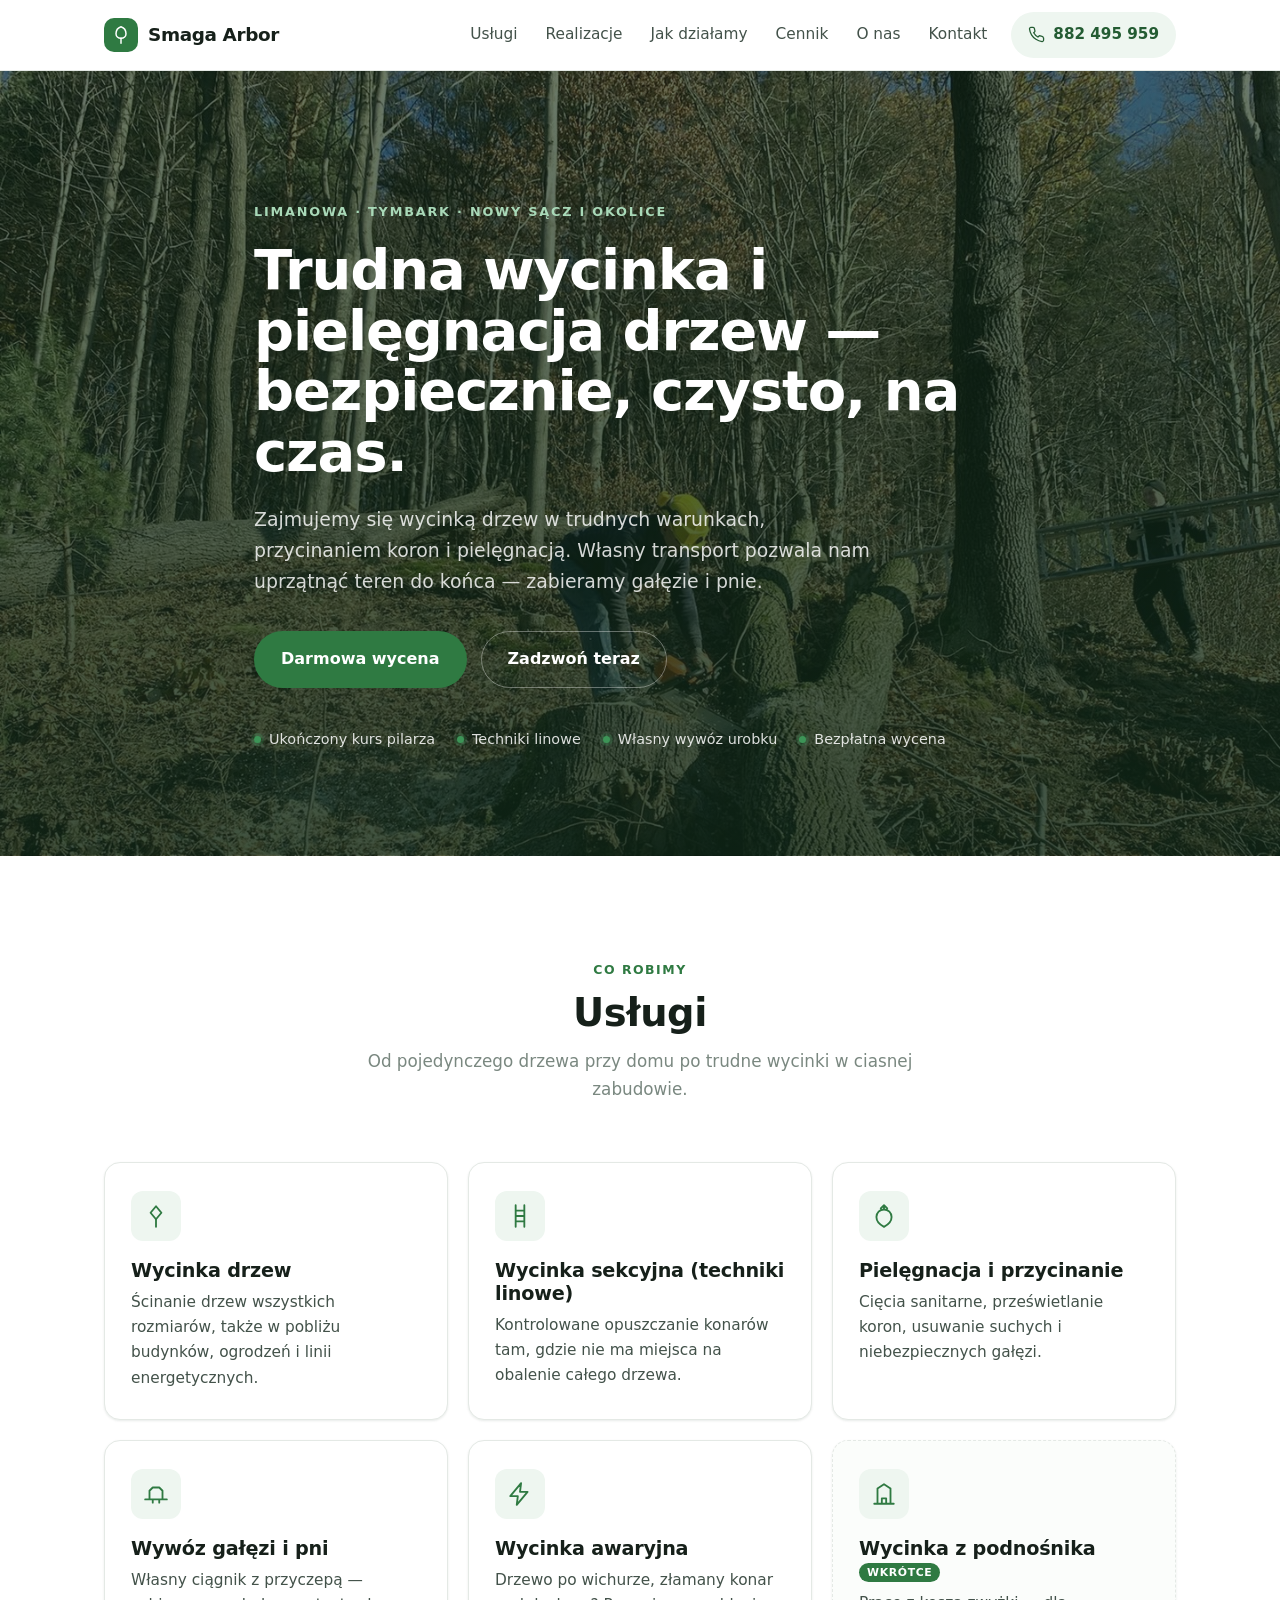
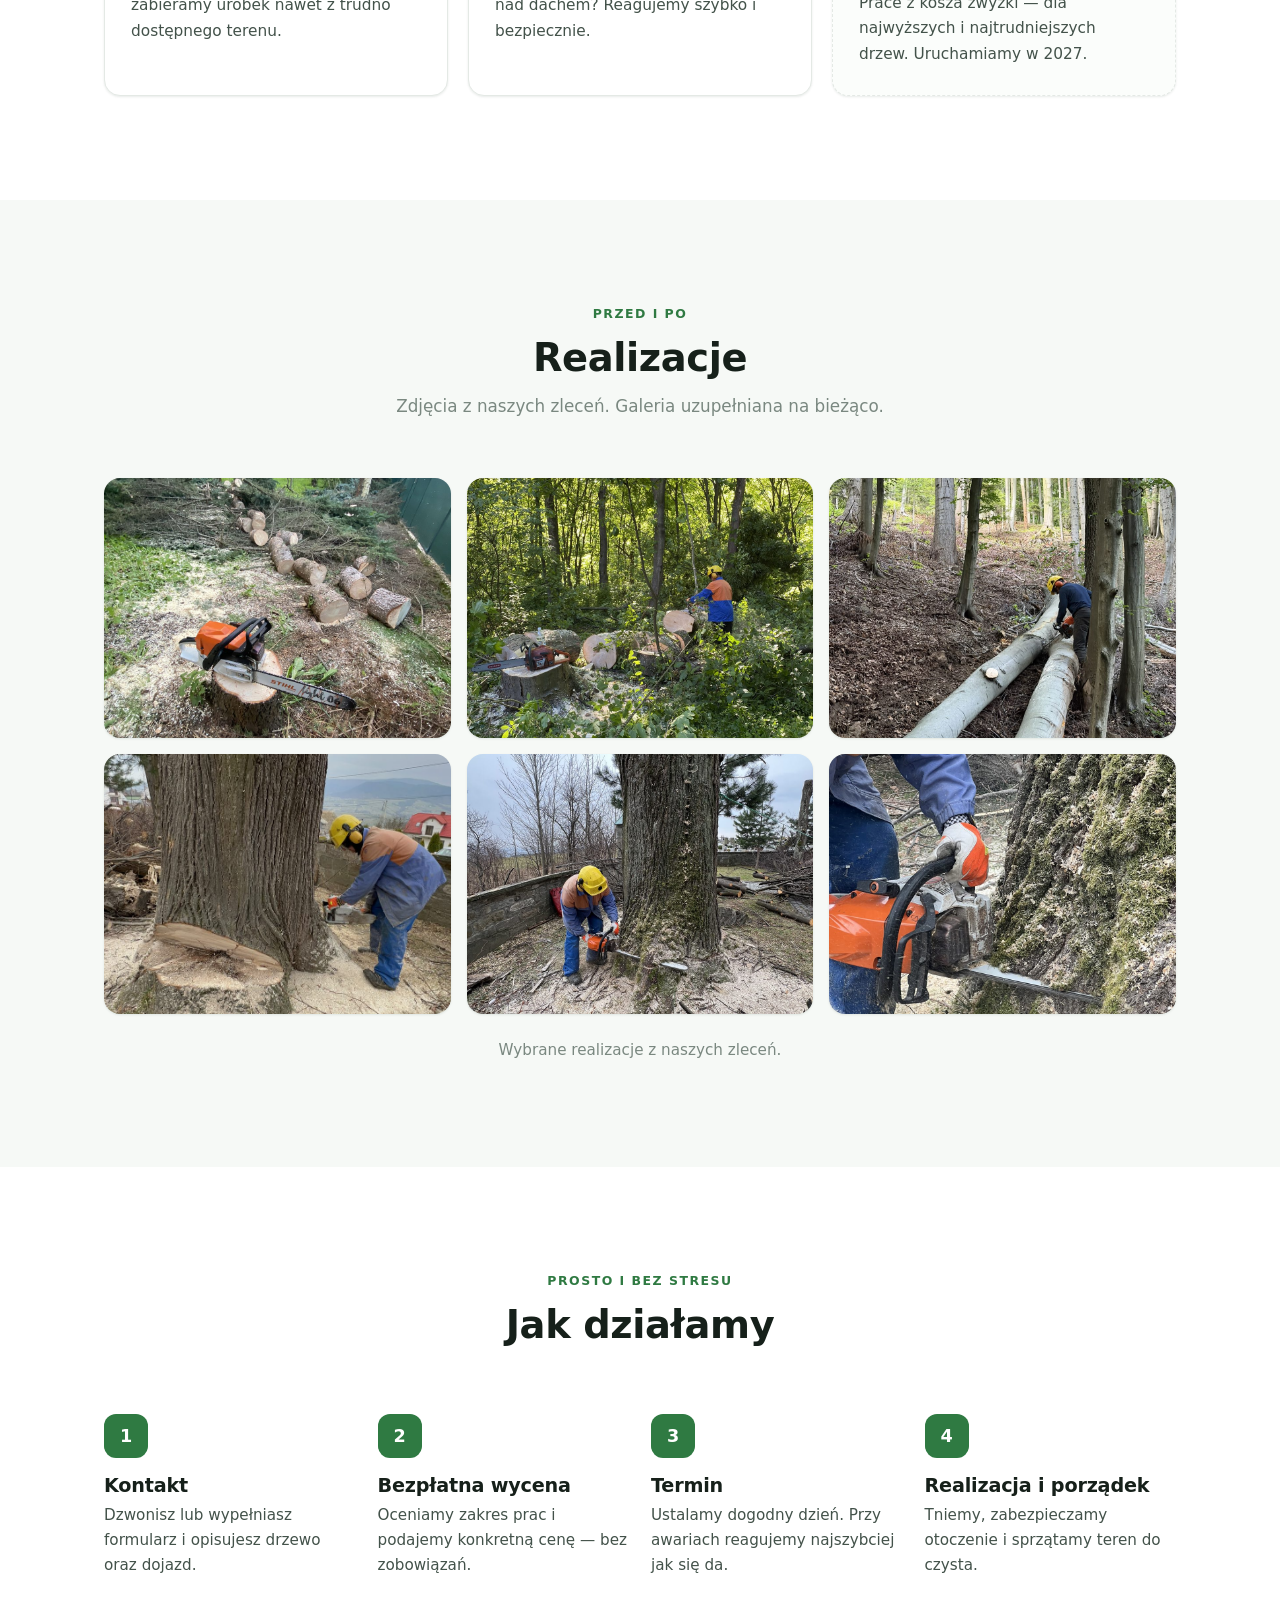
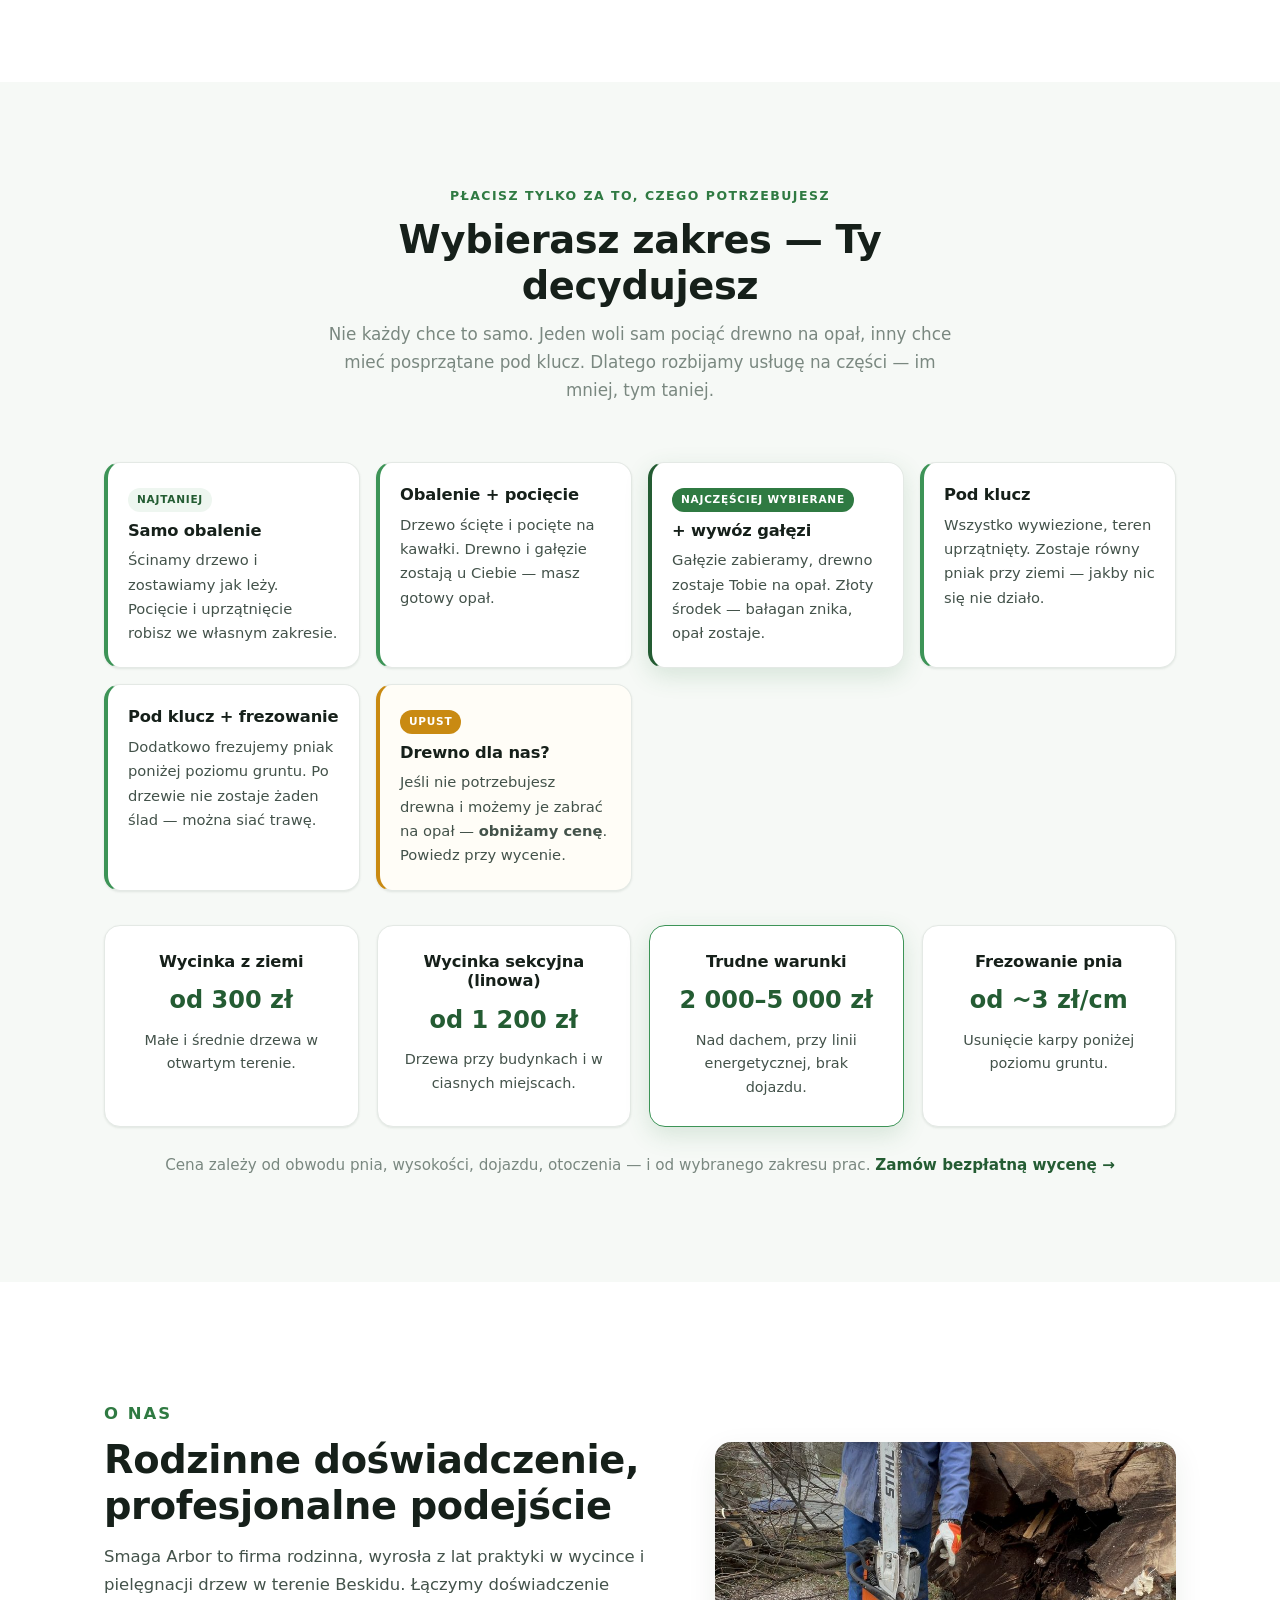
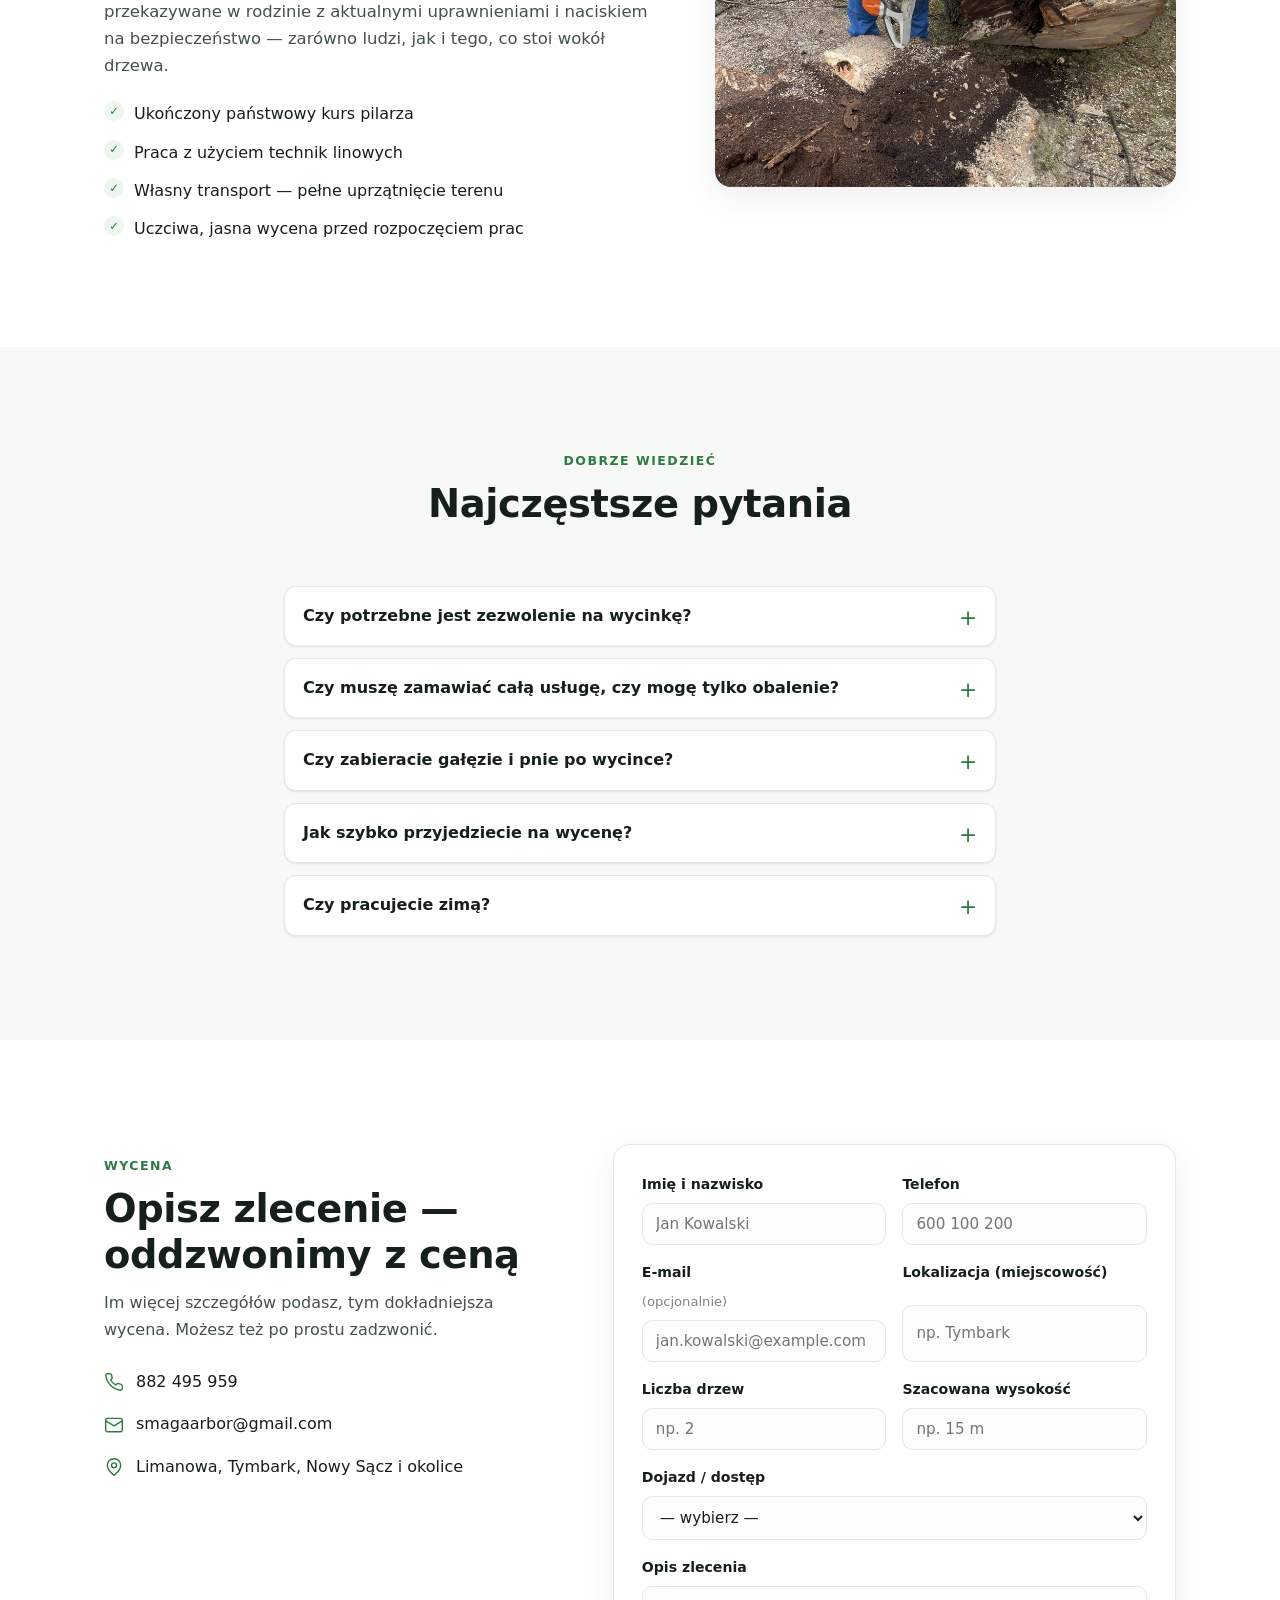
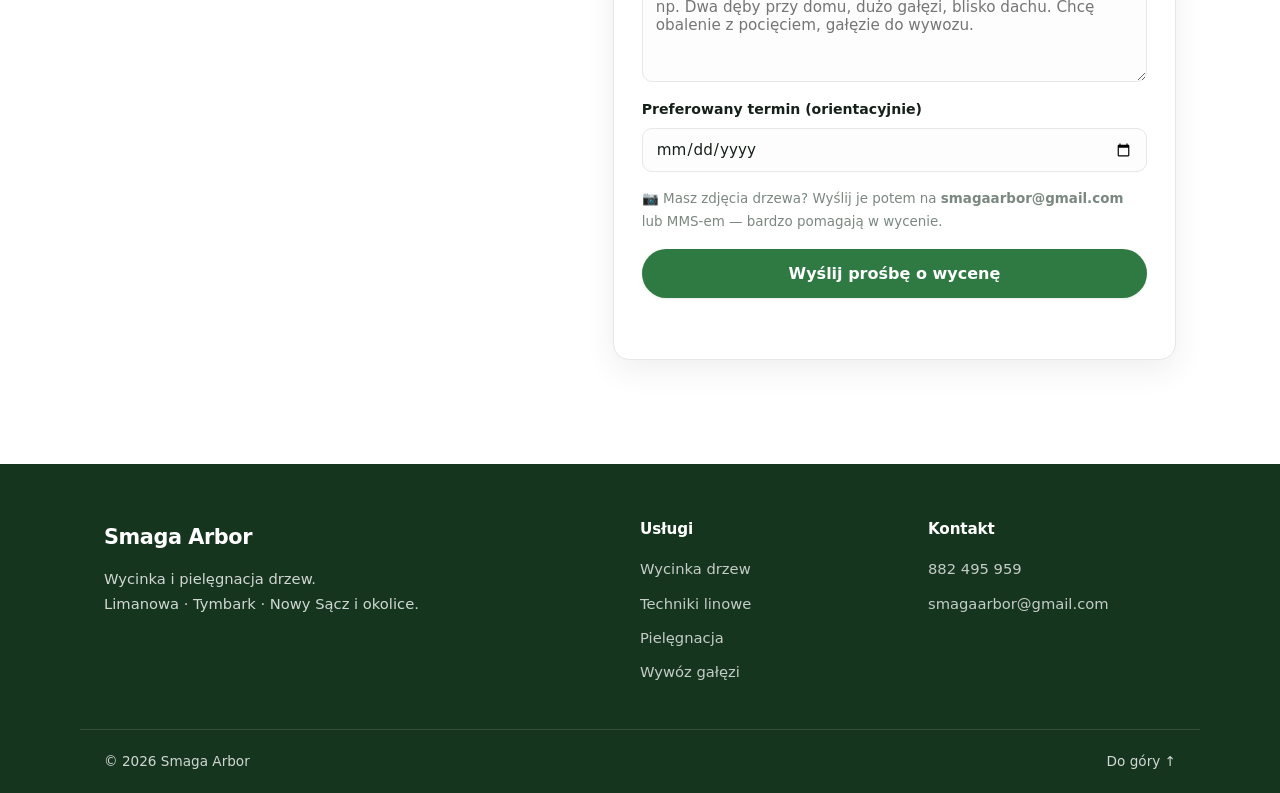
==== commit 6abe21fc: "Poprawki: koron zamiast koron z akcentem, galeria bez podpisow, pole e-mail Co-Authored-By: Claude O" ====
--- a/index.html
+++ b/index.html
@@ -24,7 +24,7 @@
   <!-- Nie zdradzaj adresu naszej strony innym serwisom -->
   <meta name="referrer" content="strict-origin-when-cross-origin" />
   <!-- ?v= wymusza pobranie nowej wersji po aktualizacji strony (omija cache przeglądarki) -->
-  <link rel="stylesheet" href="css/style.css?v=2" />
+  <link rel="stylesheet" href="css/style.css?v=3" />
 </head>
 <body>
 
@@ -65,7 +65,7 @@
       <p class="hero__eyebrow">Limanowa · Tymbark · Nowy Sącz i okolice</p>
       <h1 class="hero__title">Trudna wycinka i pielęgnacja drzew — bezpiecznie, czysto, na czas.</h1>
       <p class="hero__lead">
-        Zajmujemy się wycinką drzew w trudnych warunkach, przycinaniem korón i pielęgnacją.
+        Zajmujemy się wycinką drzew w trudnych warunkach, przycinaniem koron i pielęgnacją.
         Własny transport pozwala nam uprzątnąć teren do końca — zabieramy gałęzie i pnie.
       </p>
       <div class="hero__cta">
@@ -140,12 +140,12 @@
       </div>
 
       <div class="shots">
-        <figure class="shot shot--1"><figcaption>Uprzątnięta wycinka przy domu</figcaption></figure>
-        <figure class="shot shot--2"><figcaption>Ścinka w lesie liściastym</figcaption></figure>
-        <figure class="shot shot--3"><figcaption>Trudny teren — buczyna na stromiźnie</figcaption></figure>
-        <figure class="shot shot--4"><figcaption>Praca z panoramą Beskidu</figcaption></figure>
-        <figure class="shot shot--5"><figcaption>Duże drzewo — cięcie kontrolowane</figcaption></figure>
-        <figure class="shot shot--6"><figcaption>Zbliżenie — cięcie grubego pnia</figcaption></figure>
+        <figure class="shot shot--1" role="img" aria-label="Uprzątnięty teren po wycince przy domu"></figure>
+        <figure class="shot shot--2" role="img" aria-label="Wycinka w lesie liściastym"></figure>
+        <figure class="shot shot--3" role="img" aria-label="Wycinka na stromym stoku"></figure>
+        <figure class="shot shot--4" role="img" aria-label="Praca przy dużym drzewie"></figure>
+        <figure class="shot shot--5" role="img" aria-label="Cięcie kontrolowane dużego drzewa"></figure>
+        <figure class="shot shot--6" role="img" aria-label="Cięcie grubego pnia"></figure>
       </div>
       <p class="gallery__note">Wybrane realizacje z naszych zleceń.</p>
     </div>
@@ -297,9 +297,15 @@
                    pattern="[0-9+\-()\s]{9,24}" autocomplete="tel" placeholder="600 100 200" />
           </label>
         </div>
-        <label>Lokalizacja (miejscowość)
-          <input type="text" name="lokalizacja" required maxlength="80" autocomplete="address-level2" placeholder="np. Tymbark" />
-        </label>
+        <div class="form__row">
+          <label>E-mail <span class="opt">(opcjonalnie)</span>
+            <input type="email" name="email" maxlength="120" inputmode="email"
+                   autocomplete="email" placeholder="jan.kowalski@example.com" />
+          </label>
+          <label>Lokalizacja (miejscowość)
+            <input type="text" name="lokalizacja" required maxlength="80" autocomplete="address-level2" placeholder="np. Tymbark" />
+          </label>
+        </div>
         <div class="form__row">
           <label>Liczba drzew
             <input type="text" name="liczba" maxlength="10" inputmode="numeric" placeholder="np. 2" />
@@ -322,8 +328,8 @@
         <label>Preferowany termin (orientacyjnie)
           <input type="date" name="termin" />
         </label>
-        <p class="form__hint">📷 Masz zdjęcia drzewa? Dołączysz je w mailu po wysłaniu formularza — bardzo pomagają w wycenie.</p>
-        <button type="submit" class="btn btn--primary btn--lg btn--block">Wyślij i poproś o wycenę</button>
+        <p class="form__hint">📷 Masz zdjęcia drzewa? Wyślij je potem na <b>smagaarbor@gmail.com</b> lub MMS-em — bardzo pomagają w wycenie.</p>
+        <button type="submit" class="btn btn--primary btn--lg btn--block">Wyślij prośbę o wycenę</button>
         <p class="form__status" id="formStatus" role="status"></p>
       </form>
     </div>
@@ -355,6 +361,6 @@
     </div>
   </footer>
 
-  <script src="js/main.js?v=2"></script>
+  <script src="js/main.js?v=3"></script>
 </body>
 </html>
--- a/css/style.css
+++ b/css/style.css
@@ -153,14 +153,6 @@
   transition: transform .18s ease, box-shadow .18s ease;
 }
 .shot:hover { transform: translateY(-4px); box-shadow: var(--shadow-md); }
-.shot::before {
-  content: ""; position: absolute; inset: 0;
-  background: linear-gradient(to top, rgba(9,24,14,.78) 0%, rgba(9,24,14,.15) 45%, transparent 65%);
-}
-.shot figcaption {
-  position: relative; z-index: 1; color: #fff; font-size: .92rem; font-weight: 600;
-  padding: 16px; text-shadow: 0 1px 3px rgba(0,0,0,.4);
-}
 .shot--1 { background-image: url('../images/realizacja-1.jpg'); }
 .shot--2 { background-image: url('../images/realizacja-2.jpg'); }
 .shot--3 { background-image: url('../images/realizacja-3.jpg'); }
@@ -220,6 +212,7 @@
 }
 .form textarea { resize: vertical; }
 .form__hint { font-size: .84rem; color: var(--muted); font-weight: 400; }
+.opt { font-weight: 400; color: var(--muted); font-size: .82rem; }
 /* Pułapka na boty — niewidoczna dla ludzi, ale obecna w kodzie dla automatów.
    Celowo NIE display:none — część botów wykrywa i pomija ukryte tak pola. */
 .hp { position: absolute !important; left: -9999px !important; width: 1px; height: 1px; overflow: hidden; }
